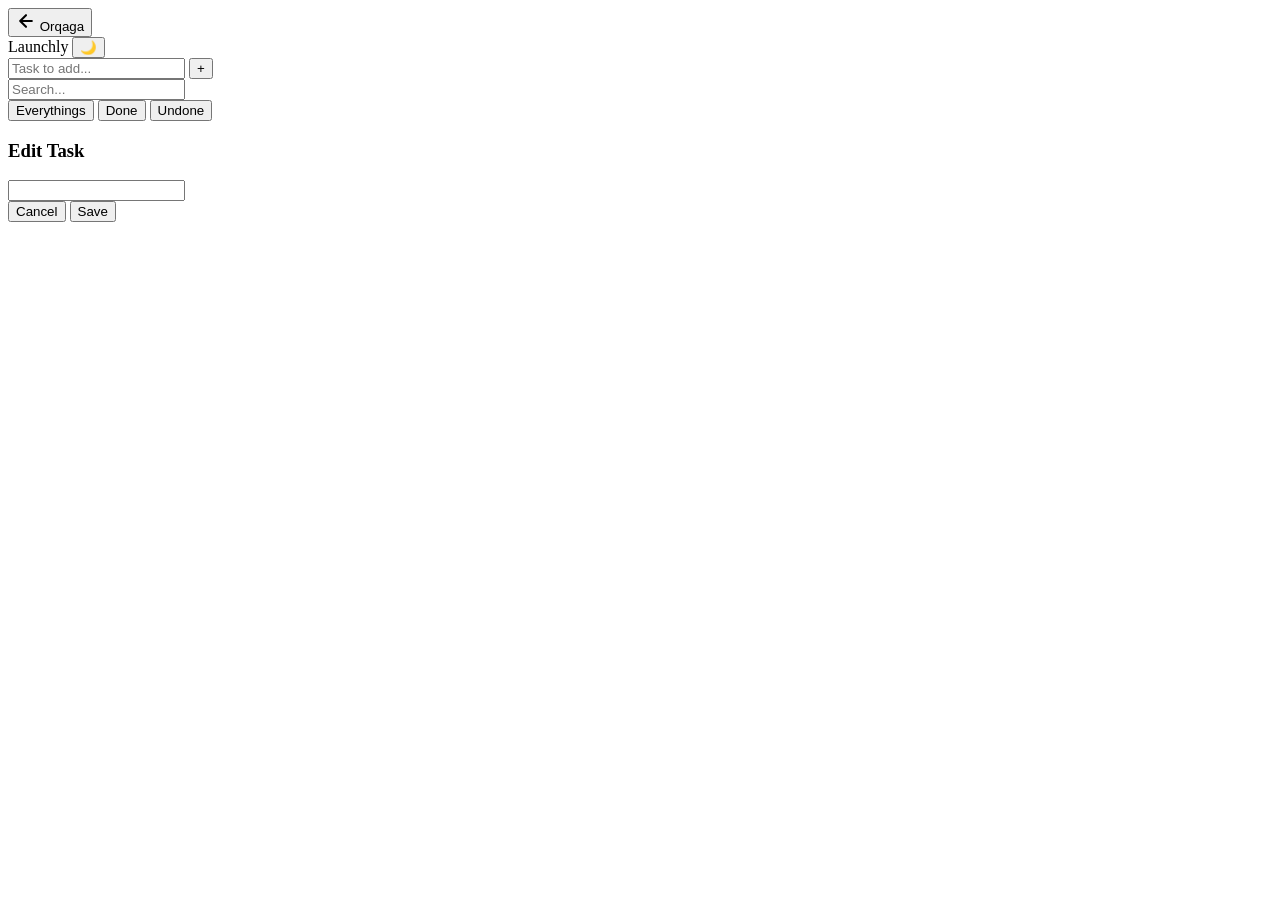
==== tz.html @ 0eeee480 "Add files via upload" ====
<!DOCTYPE html>
<html lang="uz">

<head>
    <meta charset="UTF-8">
    <meta name="viewport" content="width=device-width, initial-scale=1.0">
    <title>Launchly - Master Your Workflow</title>
    <link rel="stylesheet" href="css/style.css">
</head>

<body>
    <button class="back-btn" onclick="history.back()">
        <svg width="20" height="20" viewBox="0 0 24 24" fill="none" stroke="currentColor" stroke-width="2.5"
            stroke-linecap="round" stroke-linejoin="round">
            <path d="M19 12H5M12 19l-7-7 7-7" />
        </svg>
        <span>Orqaga</span>
    </button>
    <div class="wrap">
        <header>
            <span class="logo">Launchly</span>
            <button onclick="theme()" id="themeBtn">🌙</button>
        </header>

        <div class="add">
            <input type="text" id="in" placeholder="Task to add..." autocomplete="off">
            <button onclick="add()">+</button>
        </div>

        <div class="search-box">
            <input type="text" id="se" placeholder="Search..." oninput="search(this.value)" autocomplete="off">
        </div>

        <div class="filters">
            <button class="a" onclick="filter('all')">Everythings</button>
            <button onclick="filter('done')">Done</button>
            <button onclick="filter('undone')">Undone</button>
        </div>

        <div id="list"></div>
    </div>

    <div class="modal" id="mod" onclick="closeEdit(event)">
        <div class="box" onclick="event.stopPropagation()">
            <h3>Edit Task</h3>
            <input type="text" id="ed" autocomplete="off">
            <div class="btns">
                <button onclick="closeEdit()">Cancel</button>
                <button onclick="saveEdit()">Save</button>
            </div>
        </div>
    </div>

    <script src="./js/script.js"></script>
</body>

</html>
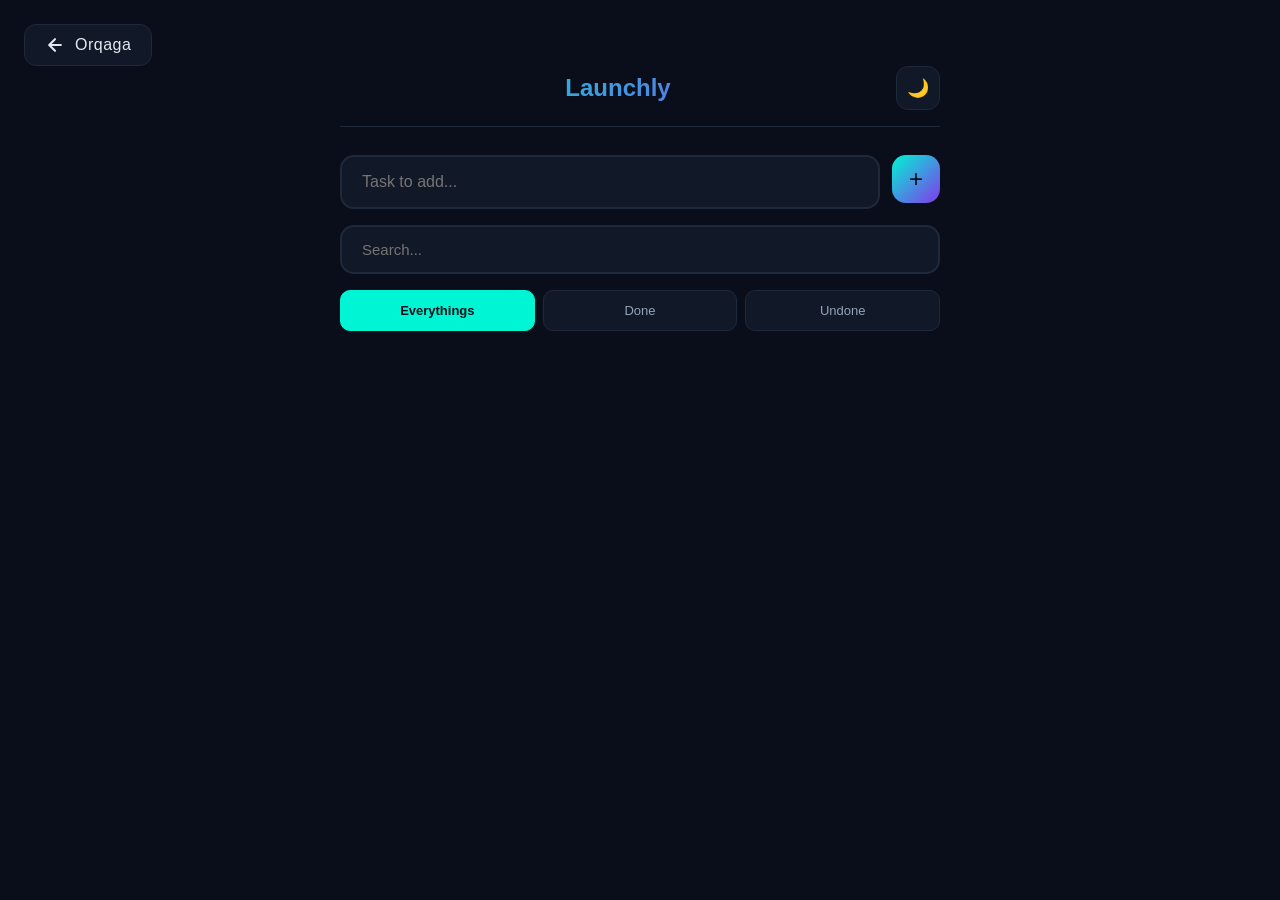
==== commit f0c289a1: "Fix HTML syntax and update stylesheet path vcxvc" ====
--- a/tz.html
+++ b/tz.html
@@ -5,7 +5,7 @@
     <meta charset="UTF-8">
     <meta name="viewport" content="width=device-width, initial-scale=1.0">
     <title>Launchly - Master Your Workflow</title>
-    <link rel="stylesheet" href="css/style.css">
+    <link rel="stylesheet" href="style.css">
 </head>
 
 <body>
@@ -54,4 +54,4 @@
     <script src="./js/script.js"></script>
 </body>
 
-</html>+</html>
--- a/style.css
+++ b/style.css
@@ -0,0 +1,412 @@
+:root {
+    --bg: #0a0e1a;
+    --surface: #111827;
+    --surface-hover: #1f2937;
+    --primary: #00f5d4;
+    --primary-glow: rgba(0, 245, 212, 0.3);
+    --secondary: #ff006e;
+    --success: #06ffa5;
+    --text: #e2e8f0;
+    --text-dim: #94a3b8;
+    --border: #1e293b;
+    --accent: #8338ec;
+}
+
+[data-theme="light"] {
+    --bg: #faf9f6;
+    --surface: #ffffff;
+    --surface-hover: #f3f4f6;
+    --primary: #ff006e;
+    --primary-glow: rgba(255, 0, 110, 0.2);
+    --secondary: #00f5d4;
+    --success: #00c853;
+    --text: #1a1a2e;
+    --text-dim: #64748b;
+    --border: #e2e8f0;
+    --accent: #3a86ff;
+}
+
+* {
+    margin: 0;
+    padding: 0;
+    box-sizing: border-box;
+    font-family: 'SF Pro Display', -apple-system, BlinkMacSystemFont, sans-serif;
+}
+
+body {
+    background: var(--bg);
+    color: var(--text);
+    min-height: 100vh;
+    padding: 24px;
+    line-height: 1.6;
+}
+
+.wrap {
+    max-width: 600px;
+    margin: 0 auto;
+}
+
+header {
+    display: flex;
+    justify-content: space-between;
+    align-items: center;
+    margin-bottom: 28px;
+    padding-bottom: 16px;
+    border-bottom: 1px solid var(--border);
+}
+
+.logo {
+    color: var(--accent);
+    font-size: 24px;
+    font-weight: 800;
+    background: linear-gradient(135deg, var(--primary), var(--accent));
+    -webkit-background-clip: text;
+    -webkit-text-fill-color: transparent;
+    letter-spacing: 0px;
+    text-align: center;
+}
+.logo2 {
+    color: var(--secondary);
+    font-size: 24px;
+    font-weight: 800;
+    background: linear-gradient(135deg, var(--secondary), var(--accent));
+    -webkit-background-clip: text;
+    -webkit-text-fill-color: transparent;
+    letter-spacing: -0.5px;
+    text-align: center;
+}
+
+
+
+#themeBtn {
+    width: 44px;
+    height: 44px;
+    border-radius: 12px;
+    border: 1px solid var(--border);
+    background: var(--surface);
+    color: var(--text);
+    font-size: 18px;
+    cursor: pointer;
+    transition: all 0.3s;
+}
+
+#themeBtn:hover {
+    border-color: var(--primary);
+    box-shadow: 0 0 20px var(--primary-glow);
+}
+
+.add {
+    display: flex;
+    gap: 12px;
+    margin-bottom: 16px;
+}
+
+.add input {
+    flex: 1;
+    padding: 16px 20px;
+    border: 2px solid var(--border);
+    border-radius: 14px;
+    background: var(--surface);
+    color: var(--text);
+    font-size: 16px;
+    outline: none;
+    transition: all 0.3s;
+}
+
+.add input:focus {
+    border-color: var(--primary);
+    box-shadow: 0 0 0 4px var(--primary-glow);
+}
+
+.add button {
+    width: 56px;
+    height: 56px;
+    background: linear-gradient(135deg, var(--primary), var(--accent));
+    color: var(--bg);
+    font-size: 28px;
+    font-weight: 300;
+    border: none;
+    border-radius: 14px;
+    cursor: pointer;
+    transition: transform 0.2s;
+}
+
+.add button:active {
+    transform: scale(0.95);
+}
+
+.search-box {
+    margin-bottom: 16px;
+}
+
+.search-box input {
+    width: 100%;
+    padding: 14px 20px;
+    border: 2px solid var(--border);
+    border-radius: 14px;
+    background: var(--surface);
+    color: var(--text);
+    font-size: 15px;
+    outline: none;
+    transition: all 0.3s;
+}
+
+.search-box input:focus {
+    border-color: var(--secondary);
+    box-shadow: 0 0 0 4px rgba(0, 245, 212, 0.1);
+}
+
+.filters {
+    display: flex;
+    gap: 8px;
+    margin-bottom: 20px;
+}
+
+.filters button {
+    flex: 1;
+    padding: 12px 16px;
+    border: 1px solid var(--border);
+    background: var(--surface);
+    color: var(--text-dim);
+    border-radius: 10px;
+    cursor: pointer;
+    font-size: 13px;
+    font-weight: 500;
+    transition: all 0.2s;
+}
+
+.filters button:hover {
+    border-color: var(--primary);
+    color: var(--text);
+}
+
+.filters button.a {
+    background: var(--primary);
+    color: var(--bg);
+    border-color: var(--primary);
+    font-weight: 600;
+}
+
+.item {
+    display: flex;
+    align-items: center;
+    gap: 14px;
+    background: var(--surface);
+    padding: 18px 20px;
+    border-radius: 16px;
+    margin-bottom: 12px;
+    border: 1px solid var(--border);
+    transition: all 0.3s;
+    animation: slideIn 0.3s ease;
+}
+
+@keyframes slideIn {
+    from { opacity: 0; transform: translateY(10px); }
+    to { opacity: 1; transform: translateY(0); }
+}
+
+.item:hover {
+    border-color: var(--primary);
+    transform: translateX(4px);
+    box-shadow: 0 4px 20px rgba(0, 0, 0, 0.3);
+}
+
+.item.done {
+    opacity: 0.5;
+}
+
+.item.done span {
+    text-decoration: line-through;
+    color: var(--text-dim);
+}
+
+.chk {
+    width: 24px;
+    height: 24px;
+    border: 2px solid var(--border);
+    border-radius: 6px;
+    display: flex;
+    align-items: center;
+    justify-content: center;
+    cursor: pointer;
+    font-size: 14px;
+    transition: all 0.2s;
+    flex-shrink: 0;
+}
+
+.chk:hover {
+    border-color: var(--success);
+}
+
+.chk.x {
+    background: var(--success);
+    border-color: var(--success);
+    color: var(--bg);
+}
+
+span {
+    flex: 1;
+    font-size: 16px;
+    font-weight: 500;
+}
+
+.item button {
+    width: 36px;
+    height: 36px;
+    border: 1px solid var(--border);
+    background: transparent;
+    border-radius: 8px;
+    cursor: pointer;
+    font-size: 15px;
+    color: var(--text-dim);
+    transition: all 0.2s;
+}
+
+.item button:hover {
+    background: var(--surface-hover);
+    color: var(--text);
+    border-color: var(--primary);
+}
+
+.modal {
+    position: fixed;
+    top: 0;
+    left: 0;
+    right: 0;
+    bottom: 0;
+    background: rgba(10, 14, 26, 0.9);
+    backdrop-filter: blur(10px);
+    display: none;
+    align-items: center;
+    justify-content: center;
+    padding: 20px;
+    z-index: 1000;
+}
+
+.modal.v {
+    display: flex;
+}
+
+.box {
+    background: var(--surface);
+    padding: 28px;
+    border-radius: 20px;
+    width: 100%;
+    max-width: 400px;
+    border: 1px solid var(--border);
+    box-shadow: 0 25px 50px -12px rgba(0, 0, 0, 0.5);
+}
+
+.box h3 {
+    margin-bottom: 20px;
+    font-size: 20px;
+    color: var(--primary);
+}
+
+.box input {
+    width: 100%;
+    padding: 16px;
+    margin-bottom: 20px;
+    border: 2px solid var(--border);
+    border-radius: 12px;
+    background: var(--bg);
+    color: var(--text);
+    font-size: 16px;
+    outline: none;
+}
+
+.box input:focus {
+    border-color: var(--primary);
+}
+
+.btns {
+    display: flex;
+    gap: 12px;
+}
+
+.btns button {
+    flex: 1;
+    padding: 14px;
+    border: none;
+    border-radius: 10px;
+    cursor: pointer;
+    font-size: 15px;
+    font-weight: 600;
+    transition: all 0.2s;
+}
+
+.btns button:first-child {
+    background: var(--surface-hover);
+    color: var(--text);
+}
+
+.btns button:last-child {
+    background: linear-gradient(135deg, var(--primary), var(--accent));
+    color: var(--bg);
+}
+
+.empty {
+    text-align: center;
+    padding: 60px 20px;
+    color: var(--text-dim);
+    font-size: 15px;
+}
+
+@media (max-width: 480px) {
+    body { padding: 16px; }
+    .logo { font-size: 20px; }
+    .add input, .search-box input { padding: 14px 16px; }
+}
+    .add button { width: 48px; height: 48px; font-size: 24px; }
+    .item { padding: 14px 16px; }
+    .chk { width: 20px; height: 20px; }
+    .item button { width: 32px; height: 32px; font-size: 13px; }
+    .box { padding: 20px; }
+    .box h3 { font-size: 18px; }
+    .box input { padding: 14px; }
+    .btns button { padding: 12px; font-size: 14px; }
+
+    .back-btn {
+    display: inline-flex;
+    align-items: center;
+    gap: 10px;
+    padding: 10px 20px;
+    
+
+    background-color: var(--surface);
+    color: var(--text);
+    border: 1px solid var(--border);
+    border-radius: 12px;
+    
+    font-family: 'Inter', sans-serif;
+    font-weight: 600;
+    font-size: 14px;
+    cursor: pointer;
+    transition: all 0.25s cubic-bezier(0.4, 0, 0.2, 1);
+    outline: none;
+}
+
+.back-btn svg {
+    transition: transform 0.2s ease;
+}
+
+
+.back-btn:hover {
+    background-color: var(--surface-hover);
+    border-color: var(--primary);
+    color: var(--primary);
+    box-shadow: 0 0 15px var(--primary-glow);
+}
+
+
+.back-btn:hover svg {
+    transform: translateX(-4px);
+}
+
+.back-btn:active {
+    transform: scale(0.96);
+}
+
+.back-btn span {
+    letter-spacing: 0.5px;
+}
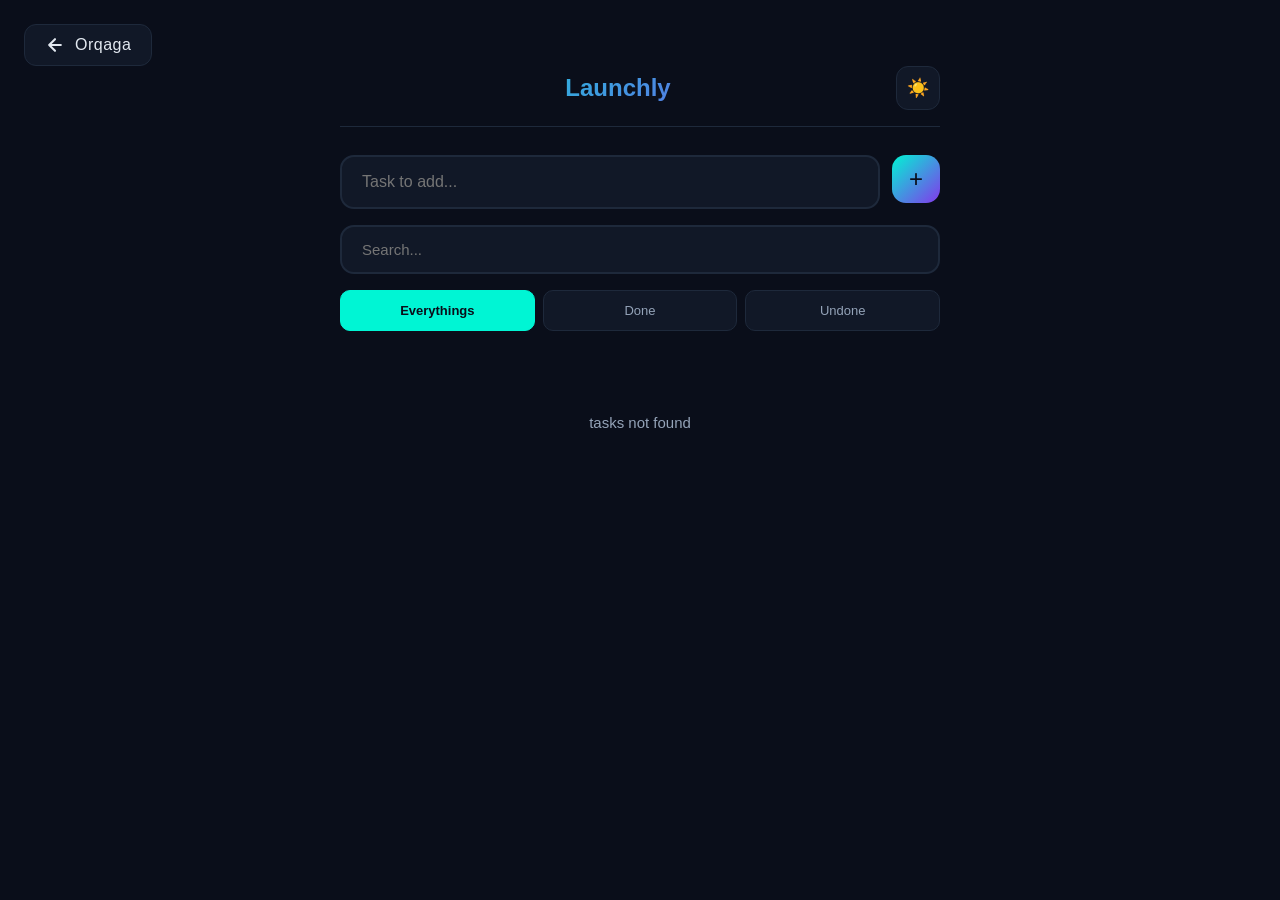
==== commit 0542286a: "Fix HTML syntax and update stylesheet path tdr" ====
--- a/tz.html
+++ b/tz.html
@@ -51,7 +51,7 @@
         </div>
     </div>
 
-    <script src="./js/script.js"></script>
+    <script src="script.js"></script>
 </body>
 
 </html>
